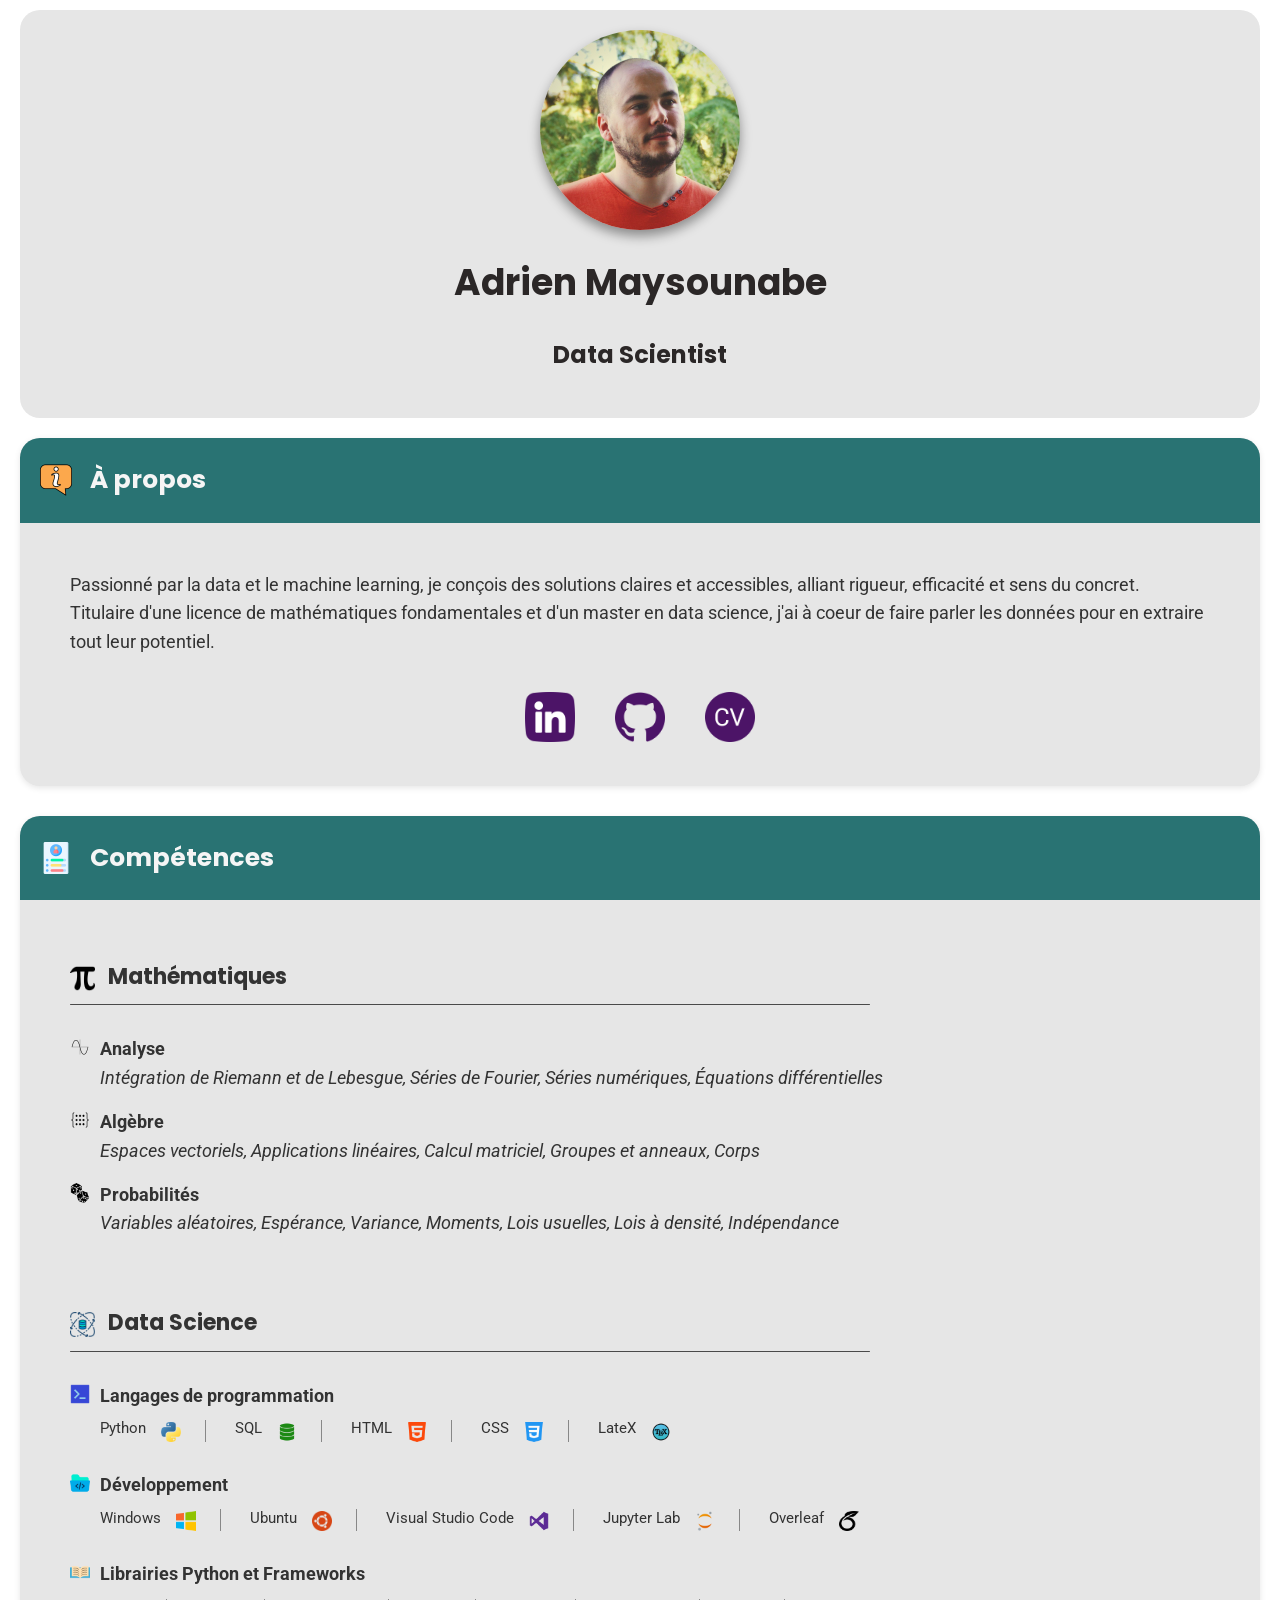
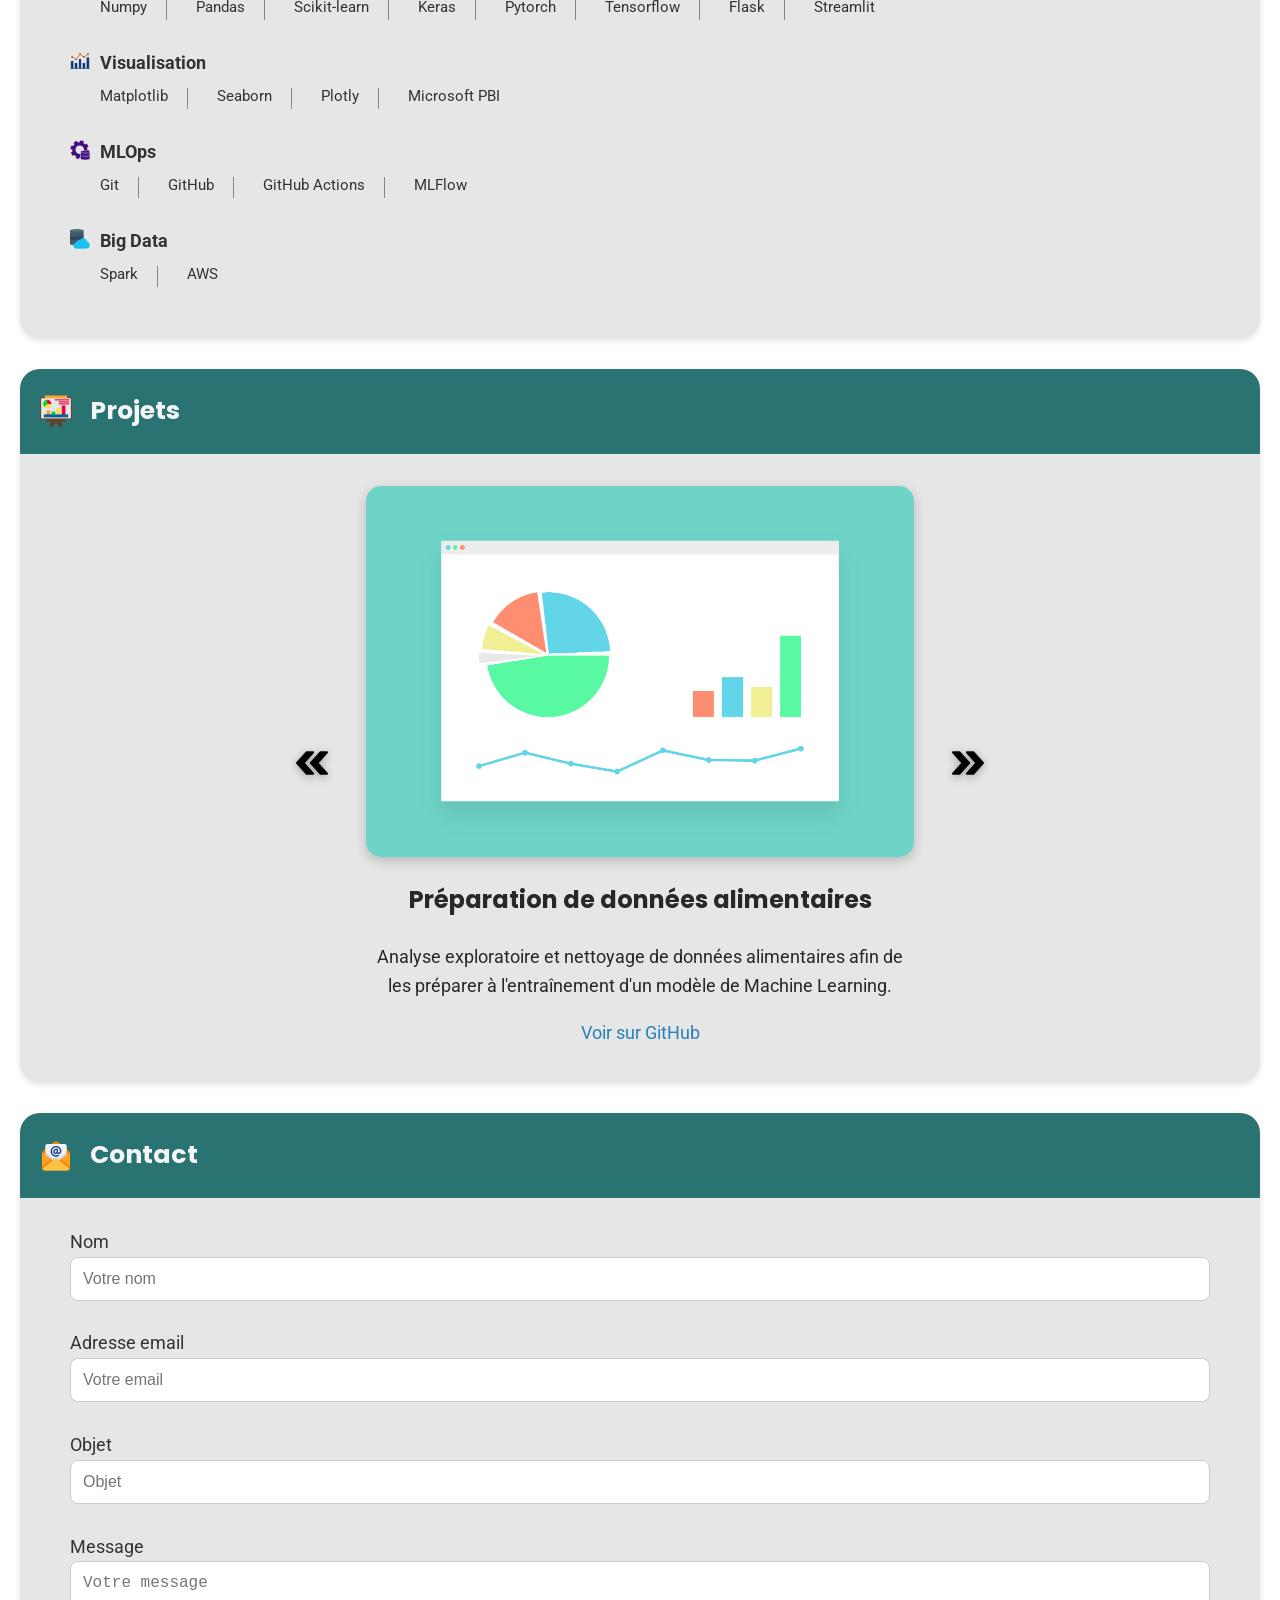
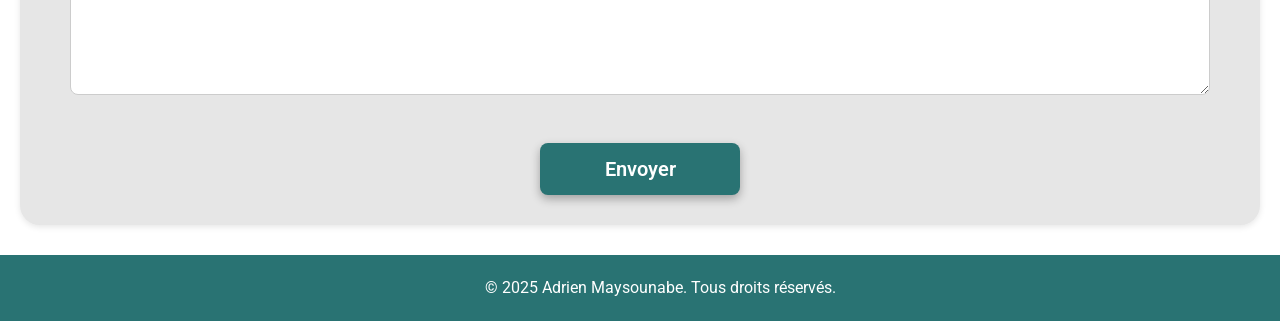
==== index.html @ 917bd2f4 "Captcha" ====
<!DOCTYPE html>
<html lang="fr">
<head>
    <meta charset="UTF-8" />
    <link rel="icon" href="img/favicon.png" type="image/x-icon" />
    <meta name="viewport" content="width=device-width, initial-scale=1" />
    <meta name="description" content="Portfolio d'Adrien Maysounabe, Data scientist, Projets en Machine learning, IA." />
    <meta name="keywords" content="Adrien Maysounabe, Data Scientist, Machine Learning, Analyse de données, IA, Python, Mathématiques" />
    <link href="https://fonts.googleapis.com/css2?family=Poppins:wght@600&family=Roboto:wght@400&display=swap" rel="stylesheet">
    <title>Adrien Maysounabe - Portfolio</title>
    <link rel="stylesheet" href="style.css" />
    <script src="script.js" defer></script>
    <script src="https://www.google.com/recaptcha/api.js" async defer></script>
</head>
<body>
    <header>
        <img src="img/portrait.jpeg" id="portrait"/>
        <h1>Adrien Maysounabe</h1>
        <h3>Data Scientist</h3>
    </header>

    <section class="section">
        <div class="section-header">
            <img src="img/colored/about2.png" alt="Icône diplômes" />
            <h2>&Agrave; propos</h2>
        </div>
        <div class="section-body">
            <p>
                Passionné par la data et le machine learning, je conçois des solutions claires et accessibles, alliant rigueur, efficacité et sens du concret.
                <br>
                Titulaire d'une licence de mathématiques fondamentales et d'un master en data science, j'ai à coeur de faire parler les données pour en extraire tout leur potentiel.
            </p>
            <div id="icons-links">
                <a href="https://www.linkedin.com/in/adrien-maysounabe-a470572a2/" target="_blank">
                    <img src="img/colored/linkedin.png" alt="Icône LinkedIn"/>
                </a>
                <a href="https://github.com/amaysounabe" target="_blank">
                    <img src="img/colored/github.png" alt="Icône GitHub"/>
                </a>
                <a href="files/cv_adrien_maysounabe.pdf" target="_blank">
                    <img src="img/colored/cv.png" alt="Icône CV"/>
                </a>
                
            </div>
        </div>
    </section>

    <section class="section">
        <div class="section-header">
            <img src="img/colored/skills.png" alt="Icône diplômes" />
            <h2>Compétences</h2>
        </div>
        <div class="section-body">
            <h4><img src="img/sober/pi.png" alt="Icône Mathématiques"/> Mathématiques</h4>
            <span class="underline"></span>
            <ul class="skills-list">
                <li>
                    <img src="img/sober/analyse.png" alt="Icône Analyse" class="icon-math" />
                    <div>
                        <strong>Analyse</strong>
                        <br>
                        <em>Intégration de Riemann et de Lebesgue, Séries de Fourier, Séries numériques, &Eacute;quations différentielles</em>
                    </div>
                </li>
                <li>
                    <img src="img/sober/algebra.png" alt="Icône Algèbre" class="icon-math" />
                    <div>
                        <strong>Algèbre</strong>
                        <br>
                        <em>Espaces vectoriels, Applications linéaires, Calcul matriciel, Groupes et anneaux, Corps</em>
                    </div>
                </li>
                <li>
                    <img src="img/sober/dice.png" alt="Icône Dès" class="icon-math" />
                    <div>
                        <strong>Probabilités</strong>
                        <br>
                        <em>Variables aléatoires, Espérance, Variance, Moments, Lois usuelles, Lois à densité, Indépendance</em>
                    </div>
                </li>
            </ul>
            <span class="interspace"></span>
            <h4><img src="img/colored/datascience.png" alt="Icône Data Science"/> Data Science</h4>
            <span class="underline"></span>
            <ul class="skills-list">
                <li>
                    <img src="img/colored/coding.png" alt="Icône Code" class="icon-math" />
                    <div>
                        <strong>Langages de programmation</strong>
         
                
                        <ul class="separate">
                            <li>
                                Python <img src="img/colored/python.png" alt="Icône Python" class="inline-icons"/>
                            </li>
                            <span class="separator"></span>
                            <li>
                                SQL <img src="img/colored/sql.png" alt="Icône Base de données" class="inline-icons"/>
                            </li>
                            <span class="separator"></span>
                            <li>
                                HTML <img src="img/colored/html.png" alt="Icône HTML" class="inline-icons"/>
                            </li>
                            <span class="separator"></span>
                            <li>
                                CSS <img src="img/colored/css.png" alt="Icône CSS" class="inline-icons"/>
                            </li>
                            <span class="separator"></span>
                            <li>
                                LateX <img src="img/colored/latex.png" alt="Icône LaTeX" class="inline-icons"/>
                            </li>
                        </ul>
                        
                    </div>
                </li>
                <li>
                    <img src="img/colored/dev.png" alt="Icône analyse" class="icon-math" />
                    <div>
                        <strong>Développement</strong>
                        <ul class="separate">
                            <li>
                                Windows <img src="img/colored/windows.png" alt="Icône Windows" class="inline-icons"/>
                            </li>
                            <span class="separator"></span>
                            <li>
                                Ubuntu <img src="img/colored/ubuntu.png" alt="Icône Ubuntu" class="inline-icons"/>
                            </li>
                            <span class="separator"></span>
                            <li>
                                Visual Studio Code <img src="img/colored/vscode.png" alt="Icône VSCode" class="inline-icons"/>
                            </li>
                            <span class="separator"></span>
                            <li>
                                Jupyter Lab <img src="img/colored/jupyter.png" alt="Icône Jupyter" class="inline-icons"/>
                            </li>
                            <span class="separator"></span>
                            <li>
                                Overleaf <img src="img/sober/overleaf.png" alt="Icône Overleaf" class="inline-icons"/>
                            </li>
                        </ul>              
                    </div>
                </li>
                <li>
                    <img src="img/colored/library2.png" alt="Icône Librairies" class="icon-math" />
                    <div>
                        <strong>Librairies Python et Frameworks</strong>
                        <ul class="separate">
                            <li>
                                Numpy
                            </li>
                            <span class="separator"></span>
                            <li>
                                Pandas
                            </li>
                            <span class="separator"></span>
                            <li>
                                Scikit-learn
                            </li>
                            <span class="separator"></span>
                            <li>
                                Keras
                            </li>
                            <span class="separator"></span>
                            <li>
                                Pytorch
                            </li>
                            <span class="separator"></span>
                            <li>
                                Tensorflow
                            </li>
                            <span class="separator"></span>
                            <li>
                                Flask
                            </li>
                            <span class="separator"></span>
                            <li>
                                Streamlit
                            </li>
                        </ul>
                    </div>
                </li>
                <li>
                    <img src="img/colored/dataviz.png" alt="Icône Dataviz" class="icon-math" />
                    <div>
                        <strong>Visualisation</strong>
                        <ul class="separate">
                            <li>
                                Matplotlib
                            </li>
                            <span class="separator"></span>
                            <li>
                                Seaborn
                            </li>
                            <span class="separator"></span>
                            <li>
                                Plotly
                            </li>
                            <span class="separator"></span>
                            <li>
                                Microsoft PBI
                            </li>
                        </ul>
                    </div>
                </li>
                <li>
                    <img src="img/colored/mlops.png" alt="Icône MLOps" class="icon-math" />
                    <div>
                        <strong>MLOps</strong>
                        <ul class="separate">
                            <li>
                                Git
                            </li>
                            <span class="separator"></span>
                            <li>
                                GitHub
                            </li>
                            <span class="separator"></span>
                            <li>
                                GitHub Actions
                            </li>
                            <span class="separator"></span>
                            <li>
                                MLFlow
                            </li>
                        </ul>
                    </div>
                </li>
                <li>
                    <img src="img/colored/bigdata.png" alt="Icône MLOps" class="icon-math" />
                    <div>
                        <strong>Big Data</strong>
                        <ul class="separate">
                            <li>
                                Spark
                            </li>
                            <span class="separator"></span>
                            <li>
                                AWS
                            </li>
                        </ul>
                    </div>
                </li>
            </ul>
        </div>
    </section>

    <section class="section">
        <div class="section-header">
            <img src="img/colored/projets2.png" alt="Icône projets" />
            <h2>Projets</h2>
        </div>
        <div class="project-slider">
            <button class="arrow left-arrow" aria-label="Projet précédent">
                <img src="img/sober/fast-forward.png" alt="Flèche gauche" style="transform: scaleX(-1);"/>
            </button>
            <div class="project-wrapper">
                <!-- Projet 3 -->
                <div class="project active">
                    <a href="https://github.com/amaysounabe/ocr-p3" target="_blank" rel="noopener">
                        <img src="img/projects/project1.png" alt="Image Projet 3" class="projet-img"/>
                    </a>
                    <div class="project-content">
                        <h3>Préparation de données alimentaires</h3>
                        <p>Analyse exploratoire et nettoyage de données alimentaires afin de les préparer à l'entraînement d'un modèle de Machine Learning.</p>
                        <a href="https://github.com/amaysounabe/ocr-p3" target="_blank" rel="noopener">Voir sur GitHub</a>
                    </div>
                </div>
                <!-- Projet 4 -->
                <div class="project">
                    <a href="https://github.com/amaysounabe/ocr-p4" target="_blank" rel="noopener">
                        <img src="img/projects/project2.jpg" alt="Image Projet 4" class="projet-img"/>
                    </a>
                    <div class="project-content">
                        <h3>Anticipation de besoins énergétiques de bâtiments</h3>
                        <p>Conception d'un modèle prédictif visant à prédire la consommation et les émissions de de bâtiments non-résidentiels.</p>
                        <a href="https://github.com/amaysounabe/ocr-p4" target="_blank" rel="noopener">Voir sur GitHub</a>
                    </div>
                </div>
                <!-- Projet 5 -->
                <div class="project">
                    <a href="https://github.com/amaysounabe/ocr-p5" target="_blank" rel="noopener">
                        <img src="img/projects/project3-2.png" alt="Image Projet 5" class="projet-img"/>
                    </a>
                    <div class="project-content">
                        <h3>Segmentation de clients</h3>
                        <p>Conception d’un modèle de segmentation pour regrouper les clients d’un site e-commerce selon leur comportement d’achat.</p>
                        <a href="https://github.com/amaysounabe/ocr-p5" target="_blank" rel="noopener">Voir sur GitHub</a>
                    </div>
                </div>
                <!-- Projet 6 -->
                <div class="project">
                    <a href="https://github.com/amaysounabe/ocr-p6" target="_blank" rel="noopener">
                        <img src="img/projects/project4.png" alt="Image Projet 6" class="projet-img"/>
                    </a>
                    <div class="project-content">
                        <h3>Classification automatique de biens de consommation</h3>
                        <p>Conception et développement d’un modèle prédictif capable de classer automatiquement des biens à partir de leur description et de leur image.</p>
                        <a href="https://github.com/amaysounabe/ocr-p6" target="_blank" rel="noopener">Voir sur GitHub</a>
                    </div>
                </div>
                <!-- Projet 7 -->
                <div class="project">
                    <a href="https://github.com/amaysounabe/ocr-p7" target="_blank" rel="noopener">
                        <img src="img/projects/project5.jpg" alt="Image Projet 7" class="projet-img"/>
                    </a>
                    <div class="project-content">
                        <h3>Implémentation d'un modèle de scoring</h3>
                        <p>Conception, développement et déploiement d’un modèle de scoring visant à évaluer le risque d'accord de crédits à la consommation.</p>
                        <a href="https://github.com/amaysounabe/ocr-p7" target="_blank" rel="noopener">Voir sur GitHub</a>
                    </div>
                </div>
                <!-- Projet 8 -->
                <div class="project">
                    <a href="https://github.com/amaysounabe/ocr-p8" target="_blank" rel="noopener">
                        <img src="img/projects/project6.png" alt="Image Projet 7" class="projet-img"/>
                    </a>
                    <div class="project-content">
                        <h3>Veille technique et réalisation d'un dashboard</h3>
                        <p>Création d'un tableau de bord afin de visualiser les performances d'un modèle déployé. Veille technique sur un modèle de traitement de langage récent afin d'évaluer ses performances. </p>
                        <a href="https://github.com/amaysounabe/ocr-p8" target="_blank" rel="noopener">Voir sur GitHub</a>
                    </div>
                </div>
                <!-- Projet 9 -->
                <div class="project">
                    <a href="https://github.com/amaysounabe/ocr-p9" target="_blank" rel="noopener">
                        <img src="img/projects/project7.jpg" alt="Image Projet 7" class="projet-img"/>
                    </a>
                    <div class="project-content">
                        <h3>Traitement de données dans un environnement Big Data</h3>
                        <p>Création d'une pipeline de traitement à l'aide d'outils Big Data afin de traiter des données volumineuses dans le cloud avec AWS.</p>
                        <a href="https://github.com/amaysounabe/ocr-p9" target="_blank" rel="noopener">Voir sur GitHub</a>
                    </div>
                </div>
            </div>
            <button class="arrow right-arrow" aria-label="Projet suivant">
                <img src="img/sober/fast-forward.png" alt="Flèche droite"/>
            </button>
        </div>
    </section>
    <section class="section">
        <div class="section-header">
            <img src="img/colored/contact.png" alt="Icône Contact" />
            <h2>Contact</h2>
        </div>
        <div class="section-body" id="formulaire">
            <form action="https://formsubmit.co/adrien.maysounabe@gmail.com" method="POST">
                <div class="form-group">
                    <label for="name">Nom</label>
                    <br>
                    <input type="text" name="name" placeholder="Votre nom" required>
                </div>
                <br>
                <div>
                    <label for="email">Adresse email</label>
                    <br>
                    <input type="email" name="email" placeholder="Votre email" required>
                </div>
                <br>
                <div>
                    <label for="object">Objet</label>
                    <br>
                    <input type="text" name="subject" placeholder="Objet" required>
                </div>
                <br>
                <div>
                    <label for="message">Message</label>
                    <br>
                    <textarea name="message" placeholder="Votre message" rows="6" required></textarea>
                </div>
                <!-- Anti-spam hidden field -->
                <input type="text" name="_honey" style="display:none">
                <!-- Redirection après envoi -->
                <input type="hidden" name="_next" value="https://amaysounabe.github.io/portfolio/index.html">
                <!-- Google reCAPTCHA widget -->
                <div class="g-recaptcha" data-sitekey="6LcCp0QrAAAAADLhUQJIOLl9YN1bllirs1-TOVKR"></div>
                <br>
                <button type="submit" id="send-button">Envoyer</button>
            </form>
        </div>
    </section>
    <footer>
        &copy; 2025 Adrien Maysounabe. Tous droits réservés.
    </footer>
</body>
</html>
---- style.css ----
body {
    font-family: 'Roboto', Arial, sans-serif;
    font-size: 18px;
    margin: auto;
    padding: 0px;
    line-height: 1.6;
    color: #2b2727;
}

header, section {
    background: #e6e6e6;
    padding: 20px;
    margin-bottom: 20px;
    border-radius: 8px;
}

a {
    color: #2980b9;
    text-decoration: none;
}

a:hover {
    text-decoration: underline;
}

header {
    max-width: 1200px;
    margin: auto;
    margin-bottom: 20px;
    margin-top: 10px;
    border-radius: 20px;
}

.section {
    max-width: 1200px;
    margin: auto;
    border-radius: 20px;
    overflow: hidden;
    margin-bottom: 30px;
    box-shadow: 0 2px 6px rgba(0,0,0,0.1);
}


.section-header {
    margin: -20px;
    background-color: #297373;
    display: flex;
    align-items: center;
    gap: 10px;
    padding: 12px 20px;
}

.section-header img {
    width: 45px;
    border-radius: 4px;
}

.section-header h2 {
    margin: 10px;
    font-size: 1.4em;
    color: #f5f5f5;

}

.section-body {
    margin: 20px;
    margin-bottom: -10px;
    color: #333;
    padding: 10px;
}

.section-body ul {
    margin-left: -50px;
    padding-left: 30px;
    text-align: left;
}


#portrait {
    width: 200px;
    border-radius: 50%;
    display: block;
    margin: auto;
    box-shadow: 0px 6px 12px rgba(0, 0, 0, 0.4);
}

h1, h2, h3 {
    text-align: center;
    font-family: 'Poppins', sans-serif;
}

h3 {
    font-size: 24px;
}

.custom-list {
    list-style: none;
    padding-left: 0;
}


.custom-list li {
    position: relative;
    padding-left: 40px;
    margin-bottom: 10px;
}

.custom-list li::before {
    content: "";
    position: absolute;
    left: 0;
    top: -3px; /* ajuste pour centrer sur la première ligne */
    width: 25px;
    height: 25px;
    background-image: url('img/arrow.png');
    background-size: contain;
    background-repeat: no-repeat;
}

.skills-list {
    list-style: none;
}

.skills-list li {
    position: relative;
    display: flex;
    align-items: flex-start;
    padding-left: 20px;
    margin-bottom: 15px;
}

.skills-list li img.icon-math {
    width: 20px;
    height: 20px;
    margin-top: 2px;
    margin-right: 10px;
    flex-shrink: 0;
}

h4 {
    font-family: 'Poppins', sans-serif;
    font-size: 22px;
    margin-bottom: 10px;
}

h4 img {
    vertical-align: middle;
    width: 25px;
    height: 25px;
    margin-right: 0.5rem;
}

.underline {
    display: block;
    max-width: 800px;
    height: 1px;
    background-color: #4a4a4a;
    border-radius: 2px;
    margin-bottom: 30px;
}

.interspace {
    display: block;
    height: 20px;
}

.inline-icons {
    width: 20px;
    height: 20px;
    vertical-align: middle;
    margin-left: 10px;
    margin-right: 5px;
    position: relative;
    top: 3px;
}

.separate {
    display: flex;
    flex-wrap: wrap;
    gap: 8px;
    list-style: none;
    padding: 0;
    margin: 6px 0 0;
    align-items: center;
}

.separate li {
    display: flex;
    align-items: center;
    gap: 5px;
    font-size: 0.95rem;
    position: relative;
    padding-right: 10px;
}

.separator {
    width: 1px;
    height: 1.2em;
    background: #888;
    display: inline-block;
    margin: 0 1px;
    transform: translateY(-5px);
}

.xpcontent {
    margin: 5px 0px 5px 0px;
}

.project-slider {
    display: flex;
    align-items: center;
    max-width: 700px;
    margin: 0 auto;
    gap: 1rem;
}

.project-wrapper {
    overflow: hidden;
    width: 100%;
    position: relative;
}

.project {
    display: none;
    padding: 1rem;
    box-shadow: 0 2px 6px rgba(0,0,0,0.1);
    transition: opacity 0.3s ease;
    overflow: hidden;
}

.project.active {
    display: block;
    opacity: 1;
}

.arrow {
    background: none;
    border: none;
    font-size: 2rem;
    cursor: pointer;
    user-select: none;
    color: #333;
    transition: color 0.3s ease;
}

.arrow img {
    width: 32px;
    height: auto;
    filter: drop-shadow(0 2px 4px rgba(0,0,0,0.3));
    transition: transform 0.2s ease;
}

.arrow:hover img {
    transform: scale(1.1);
}

.arrow:hover {
    color: #007BFF;
}

.section-header {
    display: flex;
    align-items: center;
    gap: 0.5rem;
    margin-bottom: 1rem;
}

.section-header img {
    width: 32px;
    height: 32px;
}

.projet-img {
    width: 100%;
    height: 100%;
    aspect-ratio: 1920 / 1300;
    border-radius: 15px;
    box-shadow: 0 4px 12px rgba(0,0,0,0.2);
    object-fit: cover; 
    object-position: center; 
    display: block;
}

.project-content {
    text-align: center;
}

input, textarea {
    width: 100%;                 
    padding: 12px;
    border: 1px solid #ccc;
    border-radius: 8px;
    font-size: 1rem;
    box-sizing: border-box;       
    transition: border-color 0.3s ease;
}

#send-button {
    width: 200px;
    padding: 14px 20px;
    display: block;
    margin: 10px auto;
    font-size: 1rem;
    background-color: #297373;
    color: #fff;
    border: none;
    border-radius: 8px;
    cursor: pointer;
    font-family: 'Roboto', serif;
    font-weight: 600;
    font-size: 20px;
    transition: background-color 0.3s ease, transform 0.2s ease;
    box-shadow: 0 4px 10px rgba(0, 0, 0, 0.3);
}

#send-button:hover {
    background-color: #012725;
    transform: translateY(-2px);
}

#send-button:active {
    transform: translateY(1px);
    background-color: #2d639b;
}

label {
    font-family: 'Roboto', serif;
    font-size: 18px;
}

#icons-links {
    display: flex;
    justify-content: center;     
    align-items: center;         
    gap: 10px;                  
    margin-top: 20px;
}

#icons-links img {
    width: 50px;
    height: auto;
    transition: transform 0.2s ease;
    margin: 15px;
}

#icons-links img:hover {
    transform: scale(1.1);
}

footer {
    width: 100%;
    text-align: center;
    margin: auto;
    padding: 20px;
    background-color: #297373;
    font-family: 'Roboto', serif;
    font-size: 16px;
    color: #ffffff;
}
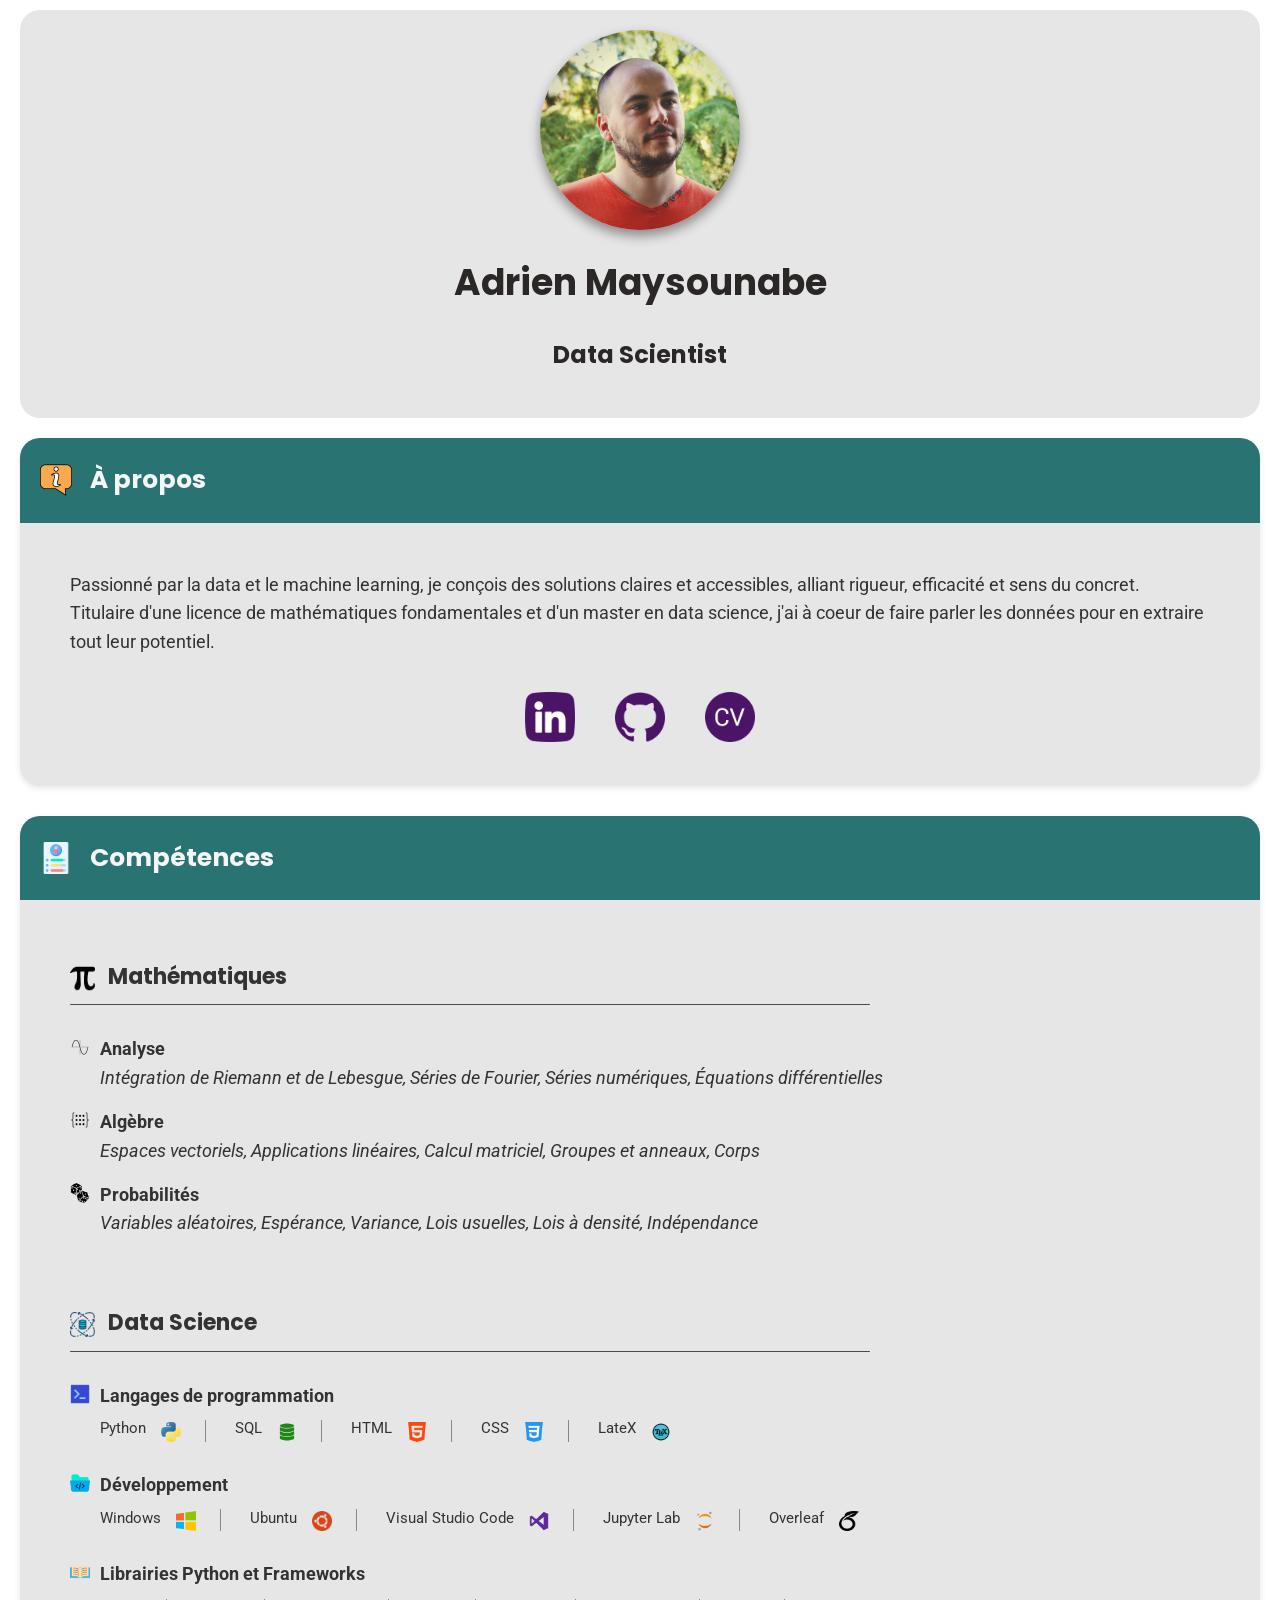
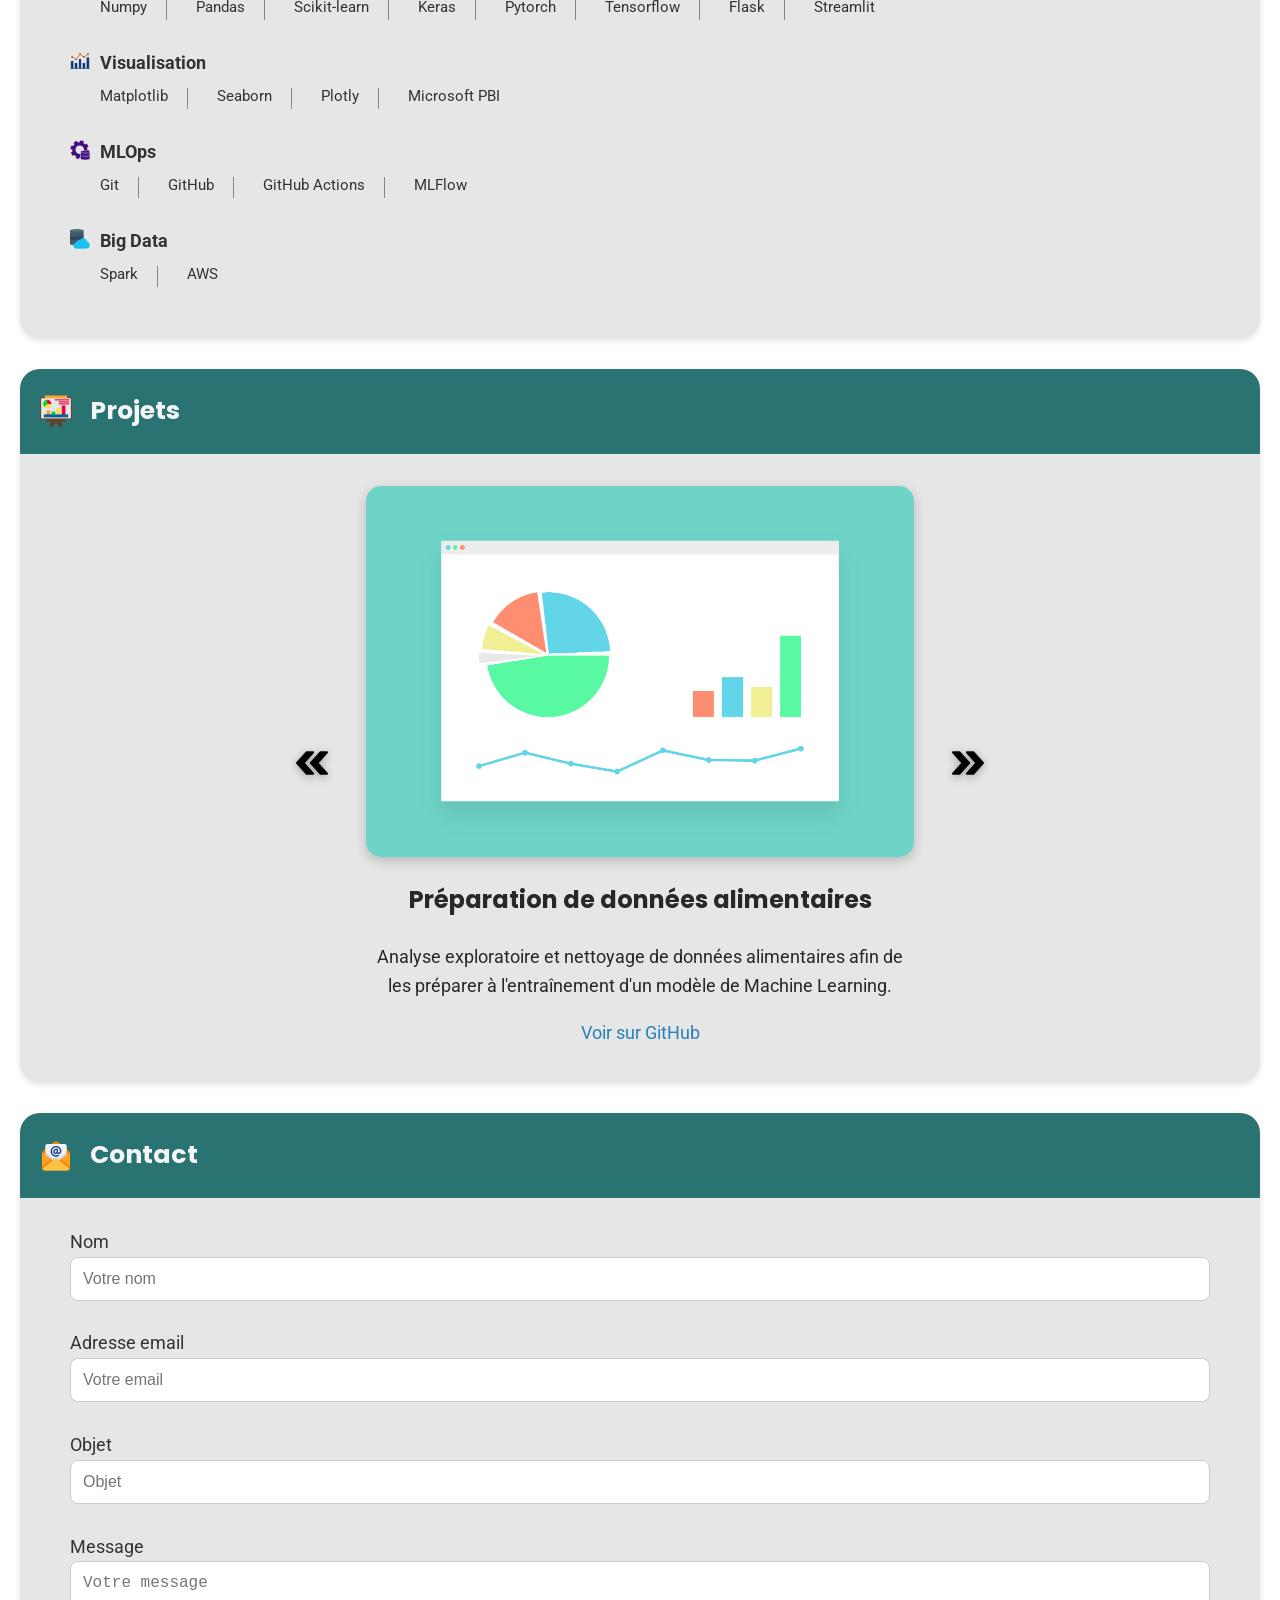
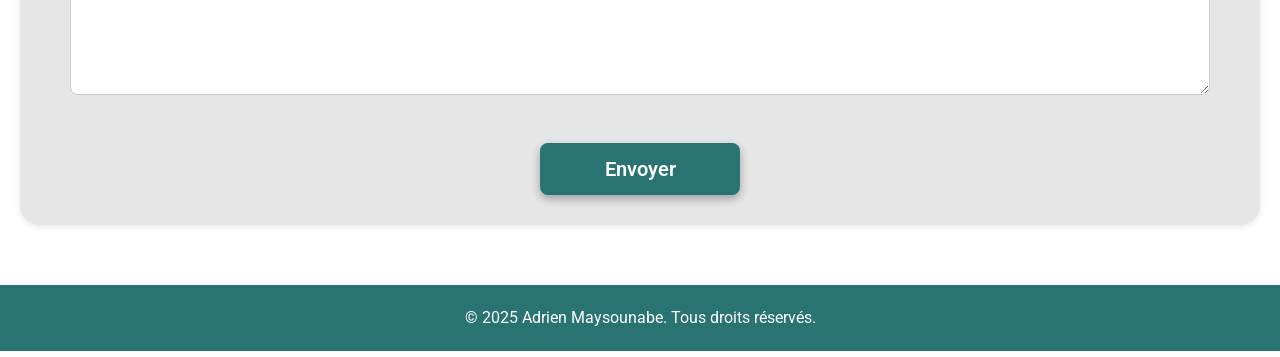
==== commit 879de6c4: "correction p10" ====
--- a/index.html
+++ b/index.html
@@ -75,7 +75,7 @@
                     <div>
                         <strong>Probabilités</strong>
                         <br>
-                        <em>Variables aléatoires, Espérance, Variance, Moments, Lois usuelles, Lois à densité, Indépendance</em>
+                        <em>Variables aléatoires, Espérance, Variance, Lois usuelles, Lois à densité, Indépendance</em>
                     </div>
                 </li>
             </ul>
@@ -331,6 +331,17 @@
                         <a href="https://github.com/amaysounabe/ocr-p9" target="_blank" rel="noopener">Voir sur GitHub</a>
                     </div>
                 </div>
+                <!-- Projet 10 -->
+                <div class="project">
+                    <a href="https://github.com/amaysounabe/ocr-p10" target="_blank" rel="noopener">
+                        <img src="img/projects/project8.png" alt="Image Projet 8" class="projet-img"/>
+                    </a>
+                    <div class="project-content">
+                        <h3>Cadrage d'un projet IA</h3>
+                        <p>&Eacute;tude et définition d'un projet IA appliqué au secteur de la mode, de la création du backlog en méthode agile Scrum à l'analyse et anticipation des risques.</p>
+                        <a href="https://github.com/amaysounabe/ocr-p10" target="_blank" rel="noopener">Voir sur GitHub</a>
+                    </div>
+                </div>
             </div>
             <button class="arrow right-arrow" aria-label="Projet suivant">
                 <img src="img/sober/fast-forward.png" alt="Flèche droite"/>
@@ -345,34 +356,30 @@
         <div class="section-body" id="formulaire">
             <form action="https://formsubmit.co/adrien.maysounabe@gmail.com" method="POST">
                 <div class="form-group">
-                    <label for="name">Nom</label>
-                    <br>
-                    <input type="text" name="name" placeholder="Votre nom" required>
+                    <label for="name">Nom</label><br>
+                    <input type="text" id="name" name="name" placeholder="Votre nom" required>
                 </div>
                 <br>
                 <div>
-                    <label for="email">Adresse email</label>
-                    <br>
-                    <input type="email" name="email" placeholder="Votre email" required>
+                    <label for="email">Adresse email</label><br>
+                    <input type="email" id="email" name="email" placeholder="Votre email" required>
                 </div>
                 <br>
                 <div>
-                    <label for="object">Objet</label>
-                    <br>
-                    <input type="text" name="subject" placeholder="Objet" required>
+                    <label for="subject">Objet</label><br>
+                    <input type="text" id="subject" name="subject" placeholder="Objet" required>
                 </div>
                 <br>
                 <div>
-                    <label for="message">Message</label>
-                    <br>
-                    <textarea name="message" placeholder="Votre message" rows="6" required></textarea>
+                    <label for="message">Message</label><br>
+                    <textarea id="message" name="message" placeholder="Votre message" rows="6" required></textarea>
                 </div>
                 <!-- Anti-spam hidden field -->
                 <input type="text" name="_honey" style="display:none">
+                <!-- Activer le captcha automatique de FormSubmit -->
+                <input type="hidden" name="_captcha" value="true">
                 <!-- Redirection après envoi -->
-                <input type="hidden" name="_next" value="https://amaysounabe.github.io/portfolio/index.html">
-                <!-- Google reCAPTCHA widget -->
-                <div class="g-recaptcha" data-sitekey="6LcCp0QrAAAAADLhUQJIOLl9YN1bllirs1-TOVKR"></div>
+                <input type="hidden" name="_next" value="/portfolio/index.html">
                 <br>
                 <button type="submit" id="send-button">Envoyer</button>
             </form>
--- a/style.css
+++ b/style.css
@@ -40,6 +40,13 @@
     box-shadow: 0 2px 6px rgba(0,0,0,0.1);
 }
 
+/* Pour les petits écrans */
+@media (max-width: 600px) {
+  header, .section {
+    margin-left: 5px;
+    margin-right: 5px;
+  }
+}
 
 .section-header {
     margin: -20px;
@@ -348,9 +355,8 @@
 }
 
 footer {
-    width: 100%;
     text-align: center;
-    margin: auto;
+    margin-top: 60px;
     padding: 20px;
     background-color: #297373;
     font-family: 'Roboto', serif;
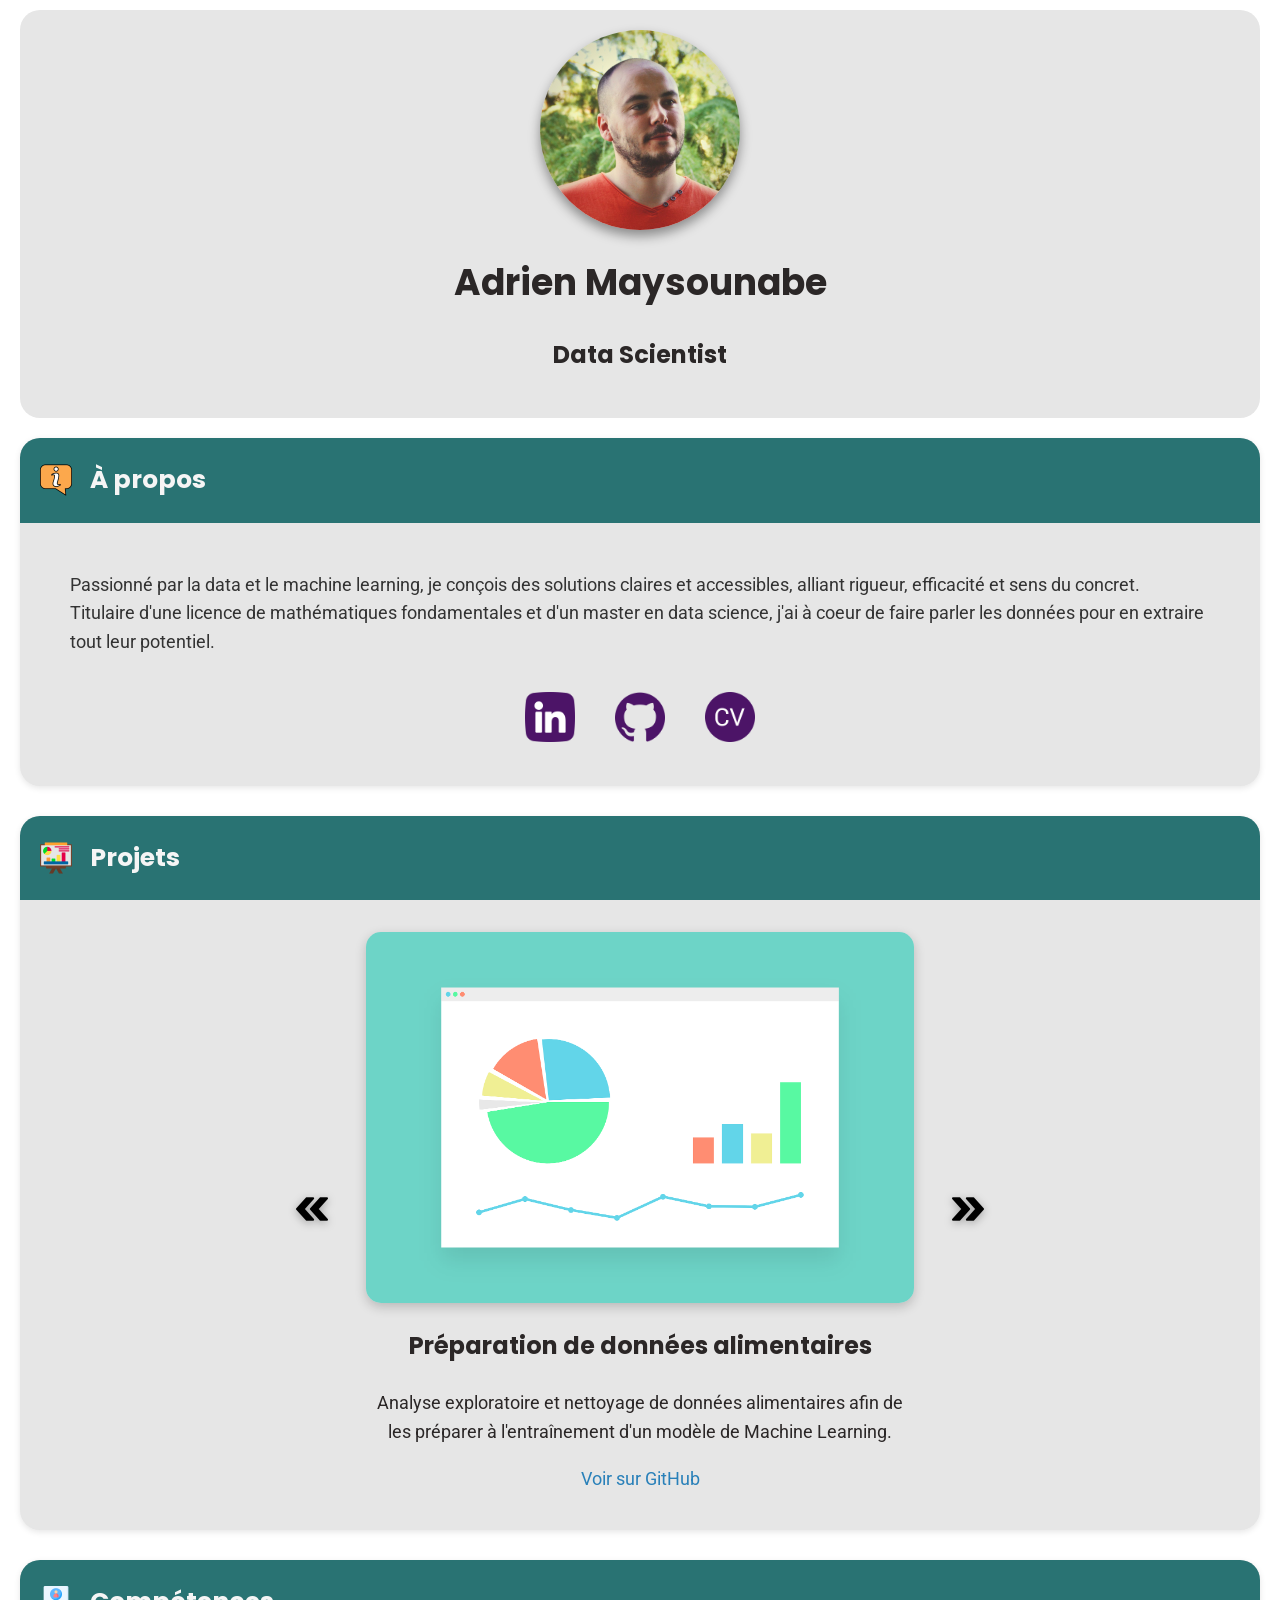
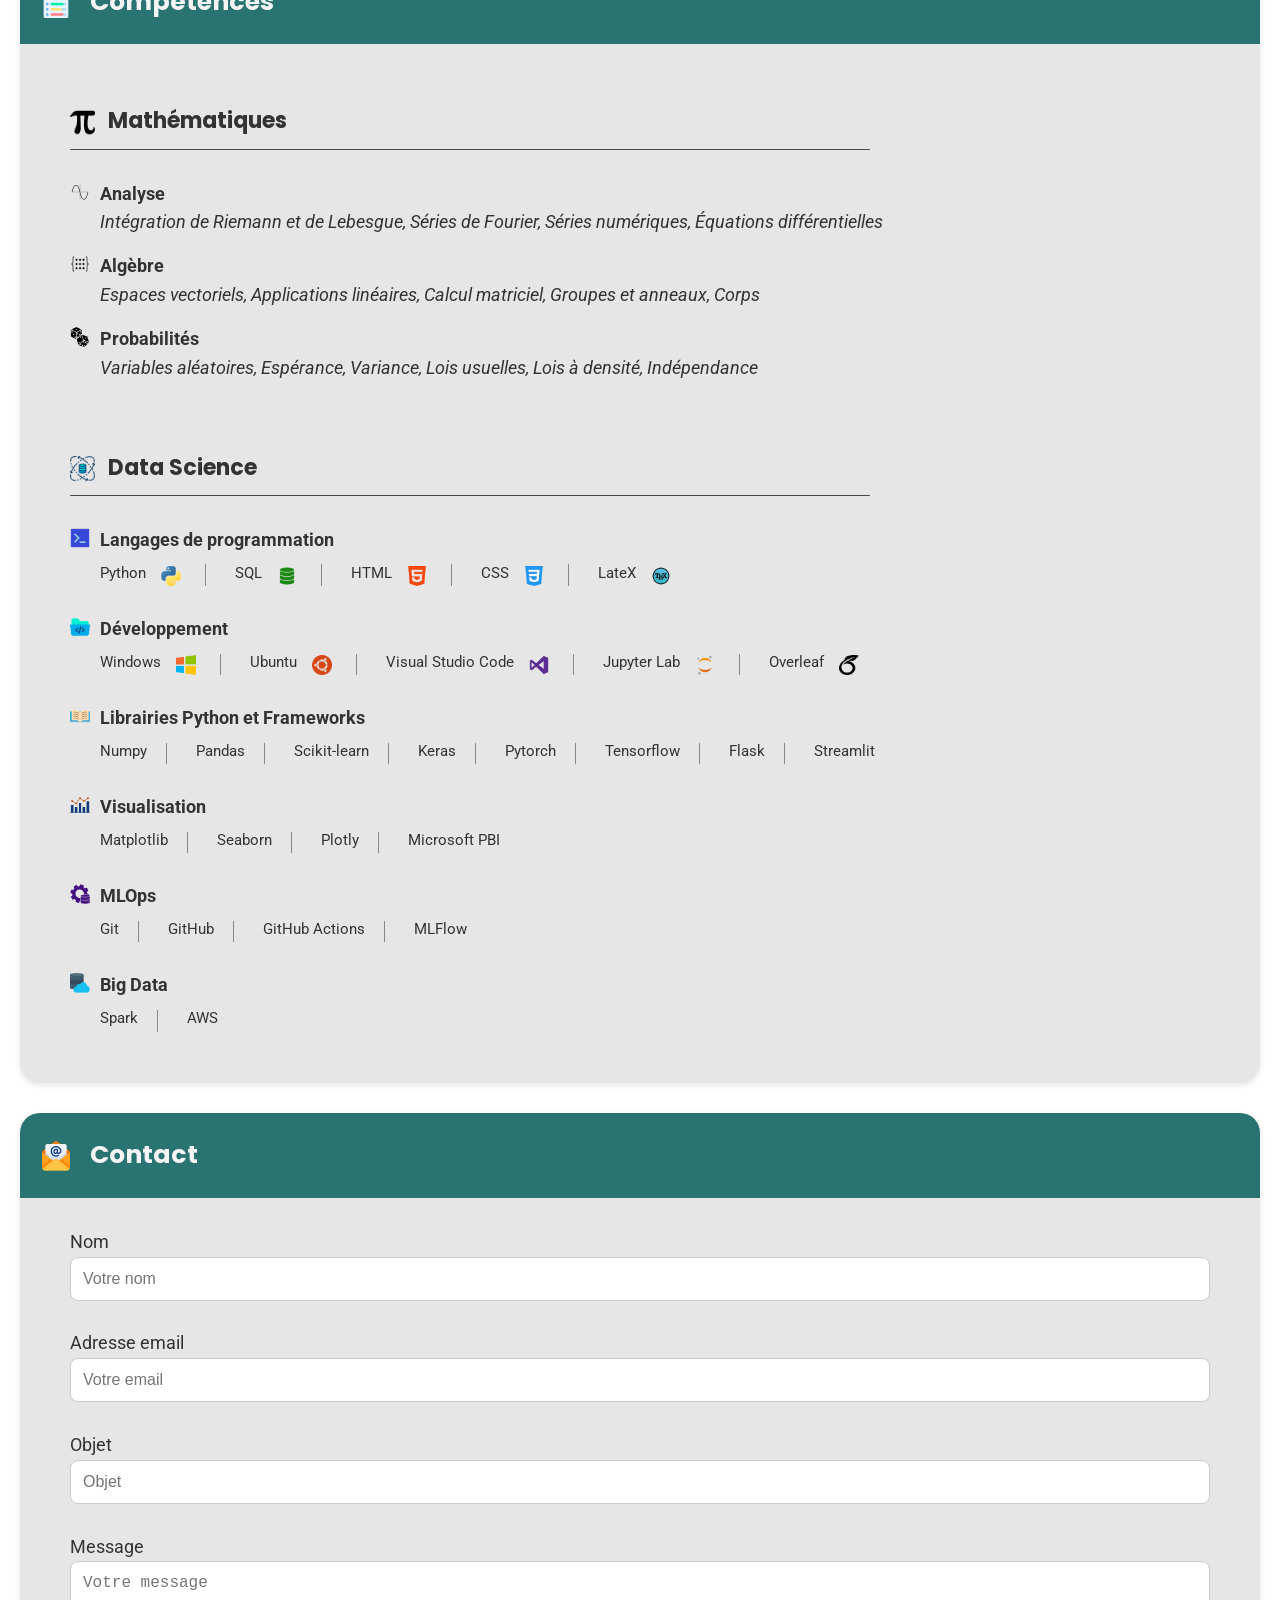
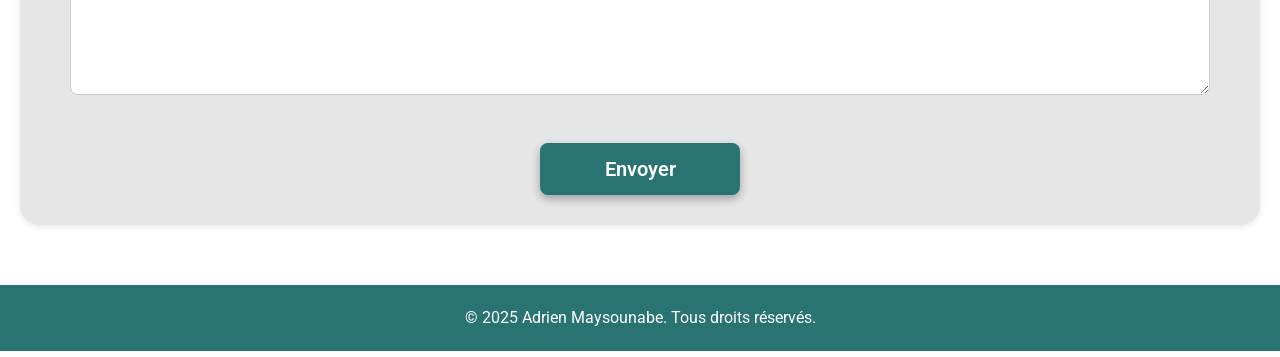
==== commit 27b3d4e4: "Correction redirection + Section projet" ====
--- a/index.html
+++ b/index.html
@@ -47,205 +47,6 @@
 
     <section class="section">
         <div class="section-header">
-            <img src="img/colored/skills.png" alt="Icône diplômes" />
-            <h2>Compétences</h2>
-        </div>
-        <div class="section-body">
-            <h4><img src="img/sober/pi.png" alt="Icône Mathématiques"/> Mathématiques</h4>
-            <span class="underline"></span>
-            <ul class="skills-list">
-                <li>
-                    <img src="img/sober/analyse.png" alt="Icône Analyse" class="icon-math" />
-                    <div>
-                        <strong>Analyse</strong>
-                        <br>
-                        <em>Intégration de Riemann et de Lebesgue, Séries de Fourier, Séries numériques, &Eacute;quations différentielles</em>
-                    </div>
-                </li>
-                <li>
-                    <img src="img/sober/algebra.png" alt="Icône Algèbre" class="icon-math" />
-                    <div>
-                        <strong>Algèbre</strong>
-                        <br>
-                        <em>Espaces vectoriels, Applications linéaires, Calcul matriciel, Groupes et anneaux, Corps</em>
-                    </div>
-                </li>
-                <li>
-                    <img src="img/sober/dice.png" alt="Icône Dès" class="icon-math" />
-                    <div>
-                        <strong>Probabilités</strong>
-                        <br>
-                        <em>Variables aléatoires, Espérance, Variance, Lois usuelles, Lois à densité, Indépendance</em>
-                    </div>
-                </li>
-            </ul>
-            <span class="interspace"></span>
-            <h4><img src="img/colored/datascience.png" alt="Icône Data Science"/> Data Science</h4>
-            <span class="underline"></span>
-            <ul class="skills-list">
-                <li>
-                    <img src="img/colored/coding.png" alt="Icône Code" class="icon-math" />
-                    <div>
-                        <strong>Langages de programmation</strong>
-         
-                
-                        <ul class="separate">
-                            <li>
-                                Python <img src="img/colored/python.png" alt="Icône Python" class="inline-icons"/>
-                            </li>
-                            <span class="separator"></span>
-                            <li>
-                                SQL <img src="img/colored/sql.png" alt="Icône Base de données" class="inline-icons"/>
-                            </li>
-                            <span class="separator"></span>
-                            <li>
-                                HTML <img src="img/colored/html.png" alt="Icône HTML" class="inline-icons"/>
-                            </li>
-                            <span class="separator"></span>
-                            <li>
-                                CSS <img src="img/colored/css.png" alt="Icône CSS" class="inline-icons"/>
-                            </li>
-                            <span class="separator"></span>
-                            <li>
-                                LateX <img src="img/colored/latex.png" alt="Icône LaTeX" class="inline-icons"/>
-                            </li>
-                        </ul>
-                        
-                    </div>
-                </li>
-                <li>
-                    <img src="img/colored/dev.png" alt="Icône analyse" class="icon-math" />
-                    <div>
-                        <strong>Développement</strong>
-                        <ul class="separate">
-                            <li>
-                                Windows <img src="img/colored/windows.png" alt="Icône Windows" class="inline-icons"/>
-                            </li>
-                            <span class="separator"></span>
-                            <li>
-                                Ubuntu <img src="img/colored/ubuntu.png" alt="Icône Ubuntu" class="inline-icons"/>
-                            </li>
-                            <span class="separator"></span>
-                            <li>
-                                Visual Studio Code <img src="img/colored/vscode.png" alt="Icône VSCode" class="inline-icons"/>
-                            </li>
-                            <span class="separator"></span>
-                            <li>
-                                Jupyter Lab <img src="img/colored/jupyter.png" alt="Icône Jupyter" class="inline-icons"/>
-                            </li>
-                            <span class="separator"></span>
-                            <li>
-                                Overleaf <img src="img/sober/overleaf.png" alt="Icône Overleaf" class="inline-icons"/>
-                            </li>
-                        </ul>              
-                    </div>
-                </li>
-                <li>
-                    <img src="img/colored/library2.png" alt="Icône Librairies" class="icon-math" />
-                    <div>
-                        <strong>Librairies Python et Frameworks</strong>
-                        <ul class="separate">
-                            <li>
-                                Numpy
-                            </li>
-                            <span class="separator"></span>
-                            <li>
-                                Pandas
-                            </li>
-                            <span class="separator"></span>
-                            <li>
-                                Scikit-learn
-                            </li>
-                            <span class="separator"></span>
-                            <li>
-                                Keras
-                            </li>
-                            <span class="separator"></span>
-                            <li>
-                                Pytorch
-                            </li>
-                            <span class="separator"></span>
-                            <li>
-                                Tensorflow
-                            </li>
-                            <span class="separator"></span>
-                            <li>
-                                Flask
-                            </li>
-                            <span class="separator"></span>
-                            <li>
-                                Streamlit
-                            </li>
-                        </ul>
-                    </div>
-                </li>
-                <li>
-                    <img src="img/colored/dataviz.png" alt="Icône Dataviz" class="icon-math" />
-                    <div>
-                        <strong>Visualisation</strong>
-                        <ul class="separate">
-                            <li>
-                                Matplotlib
-                            </li>
-                            <span class="separator"></span>
-                            <li>
-                                Seaborn
-                            </li>
-                            <span class="separator"></span>
-                            <li>
-                                Plotly
-                            </li>
-                            <span class="separator"></span>
-                            <li>
-                                Microsoft PBI
-                            </li>
-                        </ul>
-                    </div>
-                </li>
-                <li>
-                    <img src="img/colored/mlops.png" alt="Icône MLOps" class="icon-math" />
-                    <div>
-                        <strong>MLOps</strong>
-                        <ul class="separate">
-                            <li>
-                                Git
-                            </li>
-                            <span class="separator"></span>
-                            <li>
-                                GitHub
-                            </li>
-                            <span class="separator"></span>
-                            <li>
-                                GitHub Actions
-                            </li>
-                            <span class="separator"></span>
-                            <li>
-                                MLFlow
-                            </li>
-                        </ul>
-                    </div>
-                </li>
-                <li>
-                    <img src="img/colored/bigdata.png" alt="Icône MLOps" class="icon-math" />
-                    <div>
-                        <strong>Big Data</strong>
-                        <ul class="separate">
-                            <li>
-                                Spark
-                            </li>
-                            <span class="separator"></span>
-                            <li>
-                                AWS
-                            </li>
-                        </ul>
-                    </div>
-                </li>
-            </ul>
-        </div>
-    </section>
-
-    <section class="section">
-        <div class="section-header">
             <img src="img/colored/projets2.png" alt="Icône projets" />
             <h2>Projets</h2>
         </div>
@@ -348,6 +149,206 @@
             </button>
         </div>
     </section>
+
+    <section class="section">
+        <div class="section-header">
+            <img src="img/colored/skills.png" alt="Icône diplômes" />
+            <h2>Compétences</h2>
+        </div>
+        <div class="section-body">
+            <h4><img src="img/sober/pi.png" alt="Icône Mathématiques"/> Mathématiques</h4>
+            <span class="underline"></span>
+            <ul class="skills-list">
+                <li>
+                    <img src="img/sober/analyse.png" alt="Icône Analyse" class="icon-math" />
+                    <div>
+                        <strong>Analyse</strong>
+                        <br>
+                        <em>Intégration de Riemann et de Lebesgue, Séries de Fourier, Séries numériques, &Eacute;quations différentielles</em>
+                    </div>
+                </li>
+                <li>
+                    <img src="img/sober/algebra.png" alt="Icône Algèbre" class="icon-math" />
+                    <div>
+                        <strong>Algèbre</strong>
+                        <br>
+                        <em>Espaces vectoriels, Applications linéaires, Calcul matriciel, Groupes et anneaux, Corps</em>
+                    </div>
+                </li>
+                <li>
+                    <img src="img/sober/dice.png" alt="Icône Dès" class="icon-math" />
+                    <div>
+                        <strong>Probabilités</strong>
+                        <br>
+                        <em>Variables aléatoires, Espérance, Variance, Lois usuelles, Lois à densité, Indépendance</em>
+                    </div>
+                </li>
+            </ul>
+            <span class="interspace"></span>
+            <h4><img src="img/colored/datascience.png" alt="Icône Data Science"/> Data Science</h4>
+            <span class="underline"></span>
+            <ul class="skills-list">
+                <li>
+                    <img src="img/colored/coding.png" alt="Icône Code" class="icon-math" />
+                    <div>
+                        <strong>Langages de programmation</strong>
+         
+                
+                        <ul class="separate">
+                            <li>
+                                Python <img src="img/colored/python.png" alt="Icône Python" class="inline-icons"/>
+                            </li>
+                            <span class="separator"></span>
+                            <li>
+                                SQL <img src="img/colored/sql.png" alt="Icône Base de données" class="inline-icons"/>
+                            </li>
+                            <span class="separator"></span>
+                            <li>
+                                HTML <img src="img/colored/html.png" alt="Icône HTML" class="inline-icons"/>
+                            </li>
+                            <span class="separator"></span>
+                            <li>
+                                CSS <img src="img/colored/css.png" alt="Icône CSS" class="inline-icons"/>
+                            </li>
+                            <span class="separator"></span>
+                            <li>
+                                LateX <img src="img/colored/latex.png" alt="Icône LaTeX" class="inline-icons"/>
+                            </li>
+                        </ul>
+                        
+                    </div>
+                </li>
+                <li>
+                    <img src="img/colored/dev.png" alt="Icône analyse" class="icon-math" />
+                    <div>
+                        <strong>Développement</strong>
+                        <ul class="separate">
+                            <li>
+                                Windows <img src="img/colored/windows.png" alt="Icône Windows" class="inline-icons"/>
+                            </li>
+                            <span class="separator"></span>
+                            <li>
+                                Ubuntu <img src="img/colored/ubuntu.png" alt="Icône Ubuntu" class="inline-icons"/>
+                            </li>
+                            <span class="separator"></span>
+                            <li>
+                                Visual Studio Code <img src="img/colored/vscode.png" alt="Icône VSCode" class="inline-icons"/>
+                            </li>
+                            <span class="separator"></span>
+                            <li>
+                                Jupyter Lab <img src="img/colored/jupyter.png" alt="Icône Jupyter" class="inline-icons"/>
+                            </li>
+                            <span class="separator"></span>
+                            <li>
+                                Overleaf <img src="img/sober/overleaf.png" alt="Icône Overleaf" class="inline-icons"/>
+                            </li>
+                        </ul>              
+                    </div>
+                </li>
+                <li>
+                    <img src="img/colored/library2.png" alt="Icône Librairies" class="icon-math" />
+                    <div>
+                        <strong>Librairies Python et Frameworks</strong>
+                        <ul class="separate">
+                            <li>
+                                Numpy
+                            </li>
+                            <span class="separator"></span>
+                            <li>
+                                Pandas
+                            </li>
+                            <span class="separator"></span>
+                            <li>
+                                Scikit-learn
+                            </li>
+                            <span class="separator"></span>
+                            <li>
+                                Keras
+                            </li>
+                            <span class="separator"></span>
+                            <li>
+                                Pytorch
+                            </li>
+                            <span class="separator"></span>
+                            <li>
+                                Tensorflow
+                            </li>
+                            <span class="separator"></span>
+                            <li>
+                                Flask
+                            </li>
+                            <span class="separator"></span>
+                            <li>
+                                Streamlit
+                            </li>
+                        </ul>
+                    </div>
+                </li>
+                <li>
+                    <img src="img/colored/dataviz.png" alt="Icône Dataviz" class="icon-math" />
+                    <div>
+                        <strong>Visualisation</strong>
+                        <ul class="separate">
+                            <li>
+                                Matplotlib
+                            </li>
+                            <span class="separator"></span>
+                            <li>
+                                Seaborn
+                            </li>
+                            <span class="separator"></span>
+                            <li>
+                                Plotly
+                            </li>
+                            <span class="separator"></span>
+                            <li>
+                                Microsoft PBI
+                            </li>
+                        </ul>
+                    </div>
+                </li>
+                <li>
+                    <img src="img/colored/mlops.png" alt="Icône MLOps" class="icon-math" />
+                    <div>
+                        <strong>MLOps</strong>
+                        <ul class="separate">
+                            <li>
+                                Git
+                            </li>
+                            <span class="separator"></span>
+                            <li>
+                                GitHub
+                            </li>
+                            <span class="separator"></span>
+                            <li>
+                                GitHub Actions
+                            </li>
+                            <span class="separator"></span>
+                            <li>
+                                MLFlow
+                            </li>
+                        </ul>
+                    </div>
+                </li>
+                <li>
+                    <img src="img/colored/bigdata.png" alt="Icône MLOps" class="icon-math" />
+                    <div>
+                        <strong>Big Data</strong>
+                        <ul class="separate">
+                            <li>
+                                Spark
+                            </li>
+                            <span class="separator"></span>
+                            <li>
+                                AWS
+                            </li>
+                        </ul>
+                    </div>
+                </li>
+            </ul>
+        </div>
+    </section>
+
     <section class="section">
         <div class="section-header">
             <img src="img/colored/contact.png" alt="Icône Contact" />
@@ -379,7 +380,7 @@
                 <!-- Activer le captcha automatique de FormSubmit -->
                 <input type="hidden" name="_captcha" value="true">
                 <!-- Redirection après envoi -->
-                <input type="hidden" name="_next" value="/portfolio/index.html">
+                <input type="hidden" name="_next" value="https://amaysounabe.github.io/portfolio/">
                 <br>
                 <button type="submit" id="send-button">Envoyer</button>
             </form>
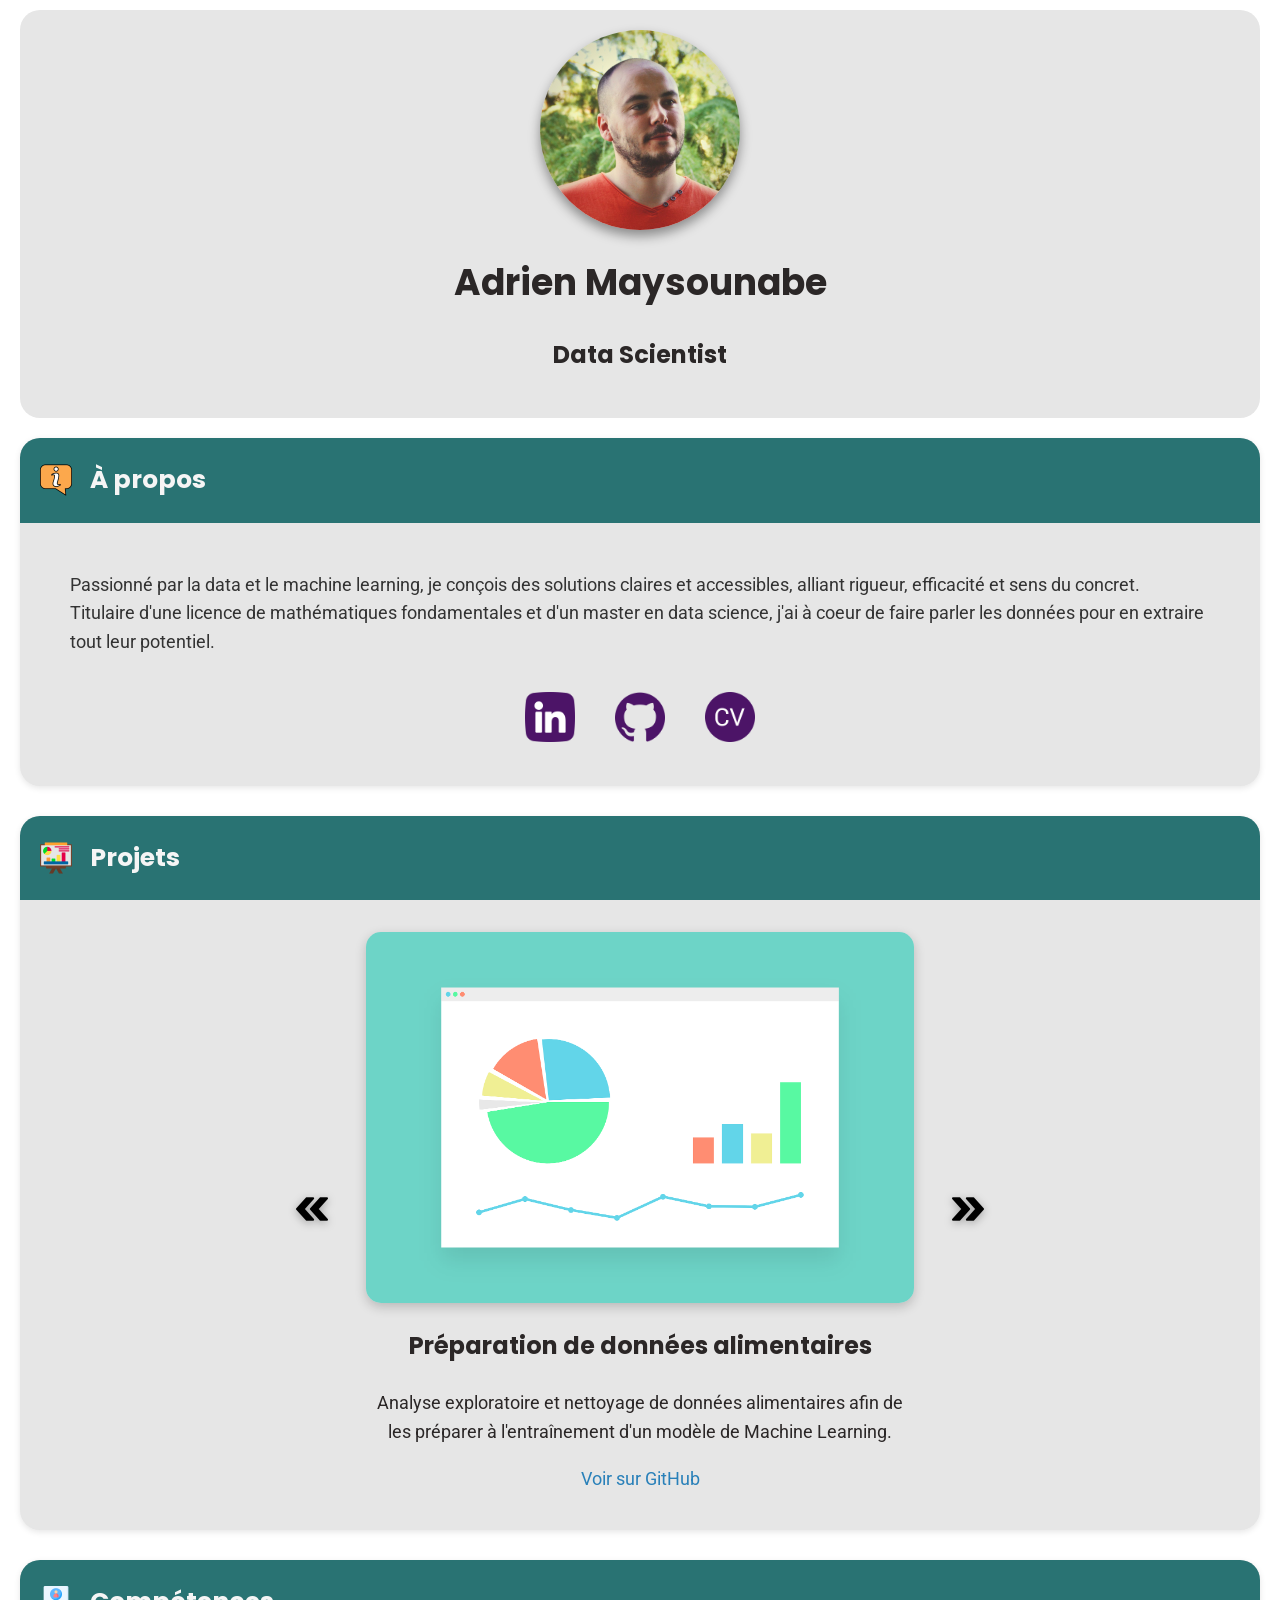
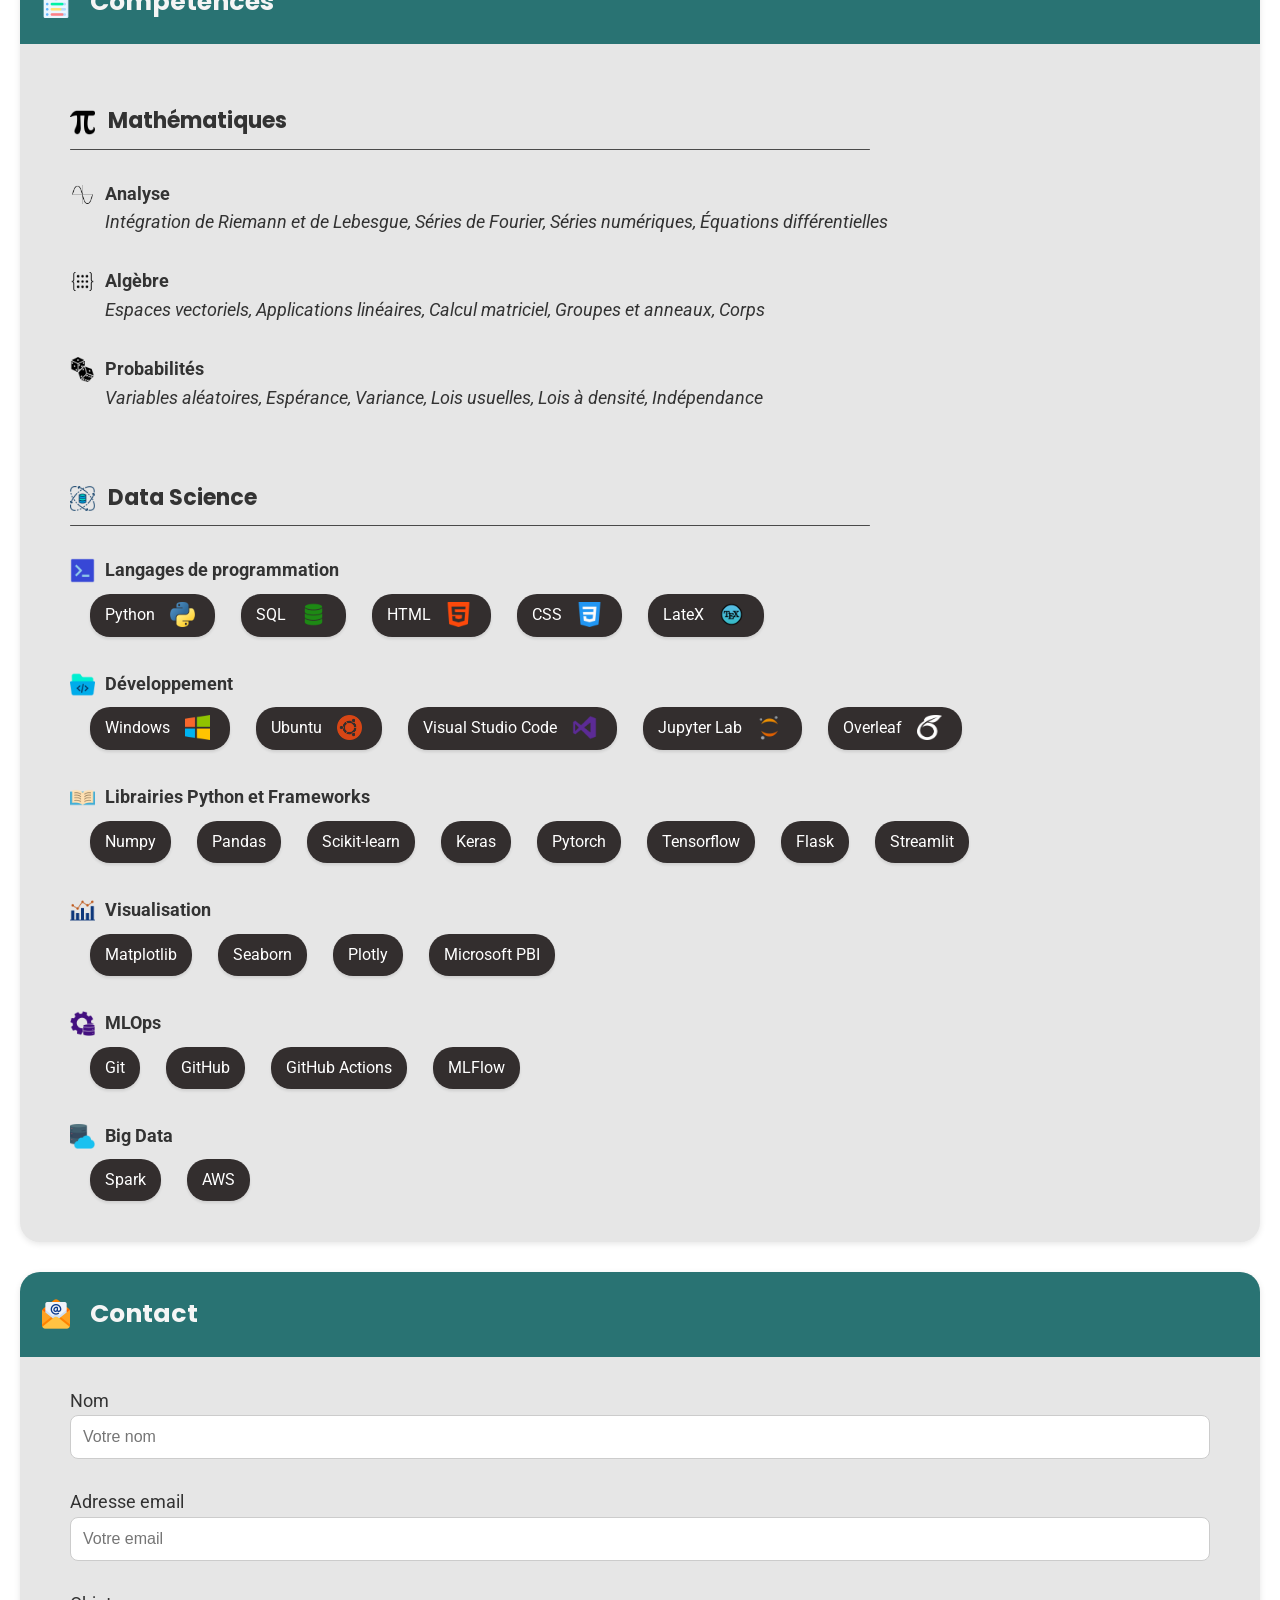
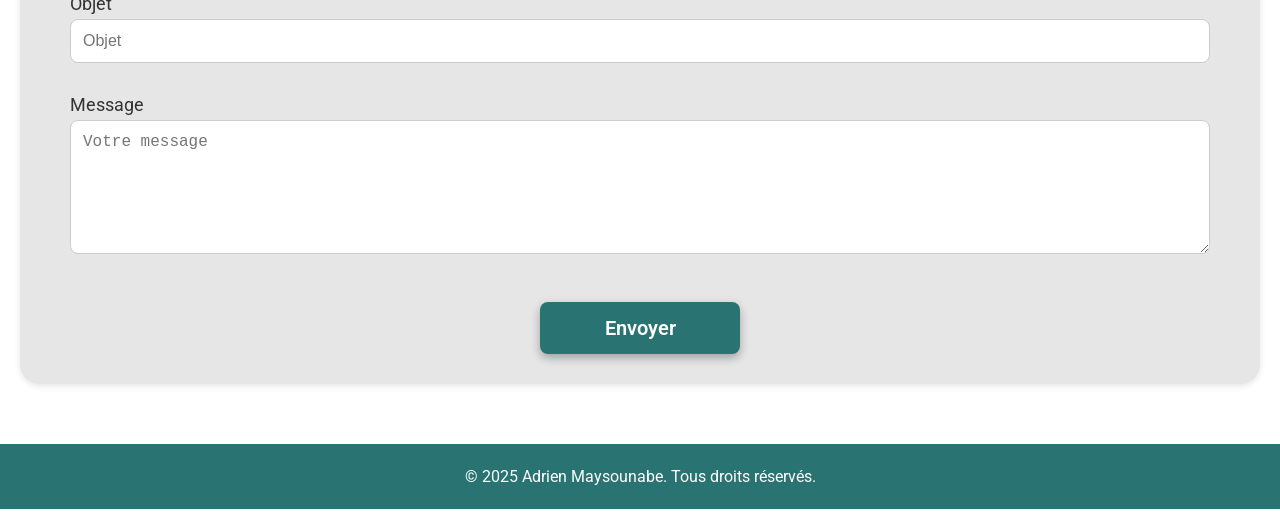
==== commit 15324371: "update index.html & CV" ====
--- a/index.html
+++ b/index.html
@@ -240,7 +240,7 @@
                             </li>
                             <span class="separator"></span>
                             <li>
-                                Overleaf <img src="img/sober/overleaf.png" alt="Icône Overleaf" class="inline-icons"/>
+                                Overleaf <img src="img/sober/overleaf_light.png" alt="Icône Overleaf" class="inline-icons"/>
                             </li>
                         </ul>              
                     </div>
--- a/style.css
+++ b/style.css
@@ -137,8 +137,8 @@
 }
 
 .skills-list li img.icon-math {
-    width: 20px;
-    height: 20px;
+    width: 25px;
+    height: 25px;
     margin-top: 2px;
     margin-right: 10px;
     flex-shrink: 0;
@@ -172,13 +172,12 @@
 }
 
 .inline-icons {
-    width: 20px;
-    height: 20px;
+    width: 25px;
+    height: 25px;
     vertical-align: middle;
-    margin-left: 10px;
+    margin-left: 15px;
     margin-right: 5px;
     position: relative;
-    top: 3px;
 }
 
 .separate {
@@ -191,23 +190,37 @@
     align-items: center;
 }
 
+/* Espacement vertical entre les li principaux */
+.skills-list > li {
+    margin-bottom: 30px; /* espace entre chaque section principale */
+}
+
+/* Optionnel : enlever l'espacement du dernier li */
+.skills-list > li:last-child {
+    margin-bottom: 0;
+}
+
 .separate li {
-    display: flex;
-    align-items: center;
-    gap: 5px;
-    font-size: 0.95rem;
-    position: relative;
-    padding-right: 10px;
-}
-
-.separator {
-    width: 1px;
-    height: 1.2em;
-    background: #888;
-    display: inline-block;
-    margin: 0 1px;
-    transform: translateY(-5px);
-}
+    display: inline-flex;
+    background-color: #332e2e; /* gris clair */
+    color: #ffffff;            /* texte gris foncé */
+    padding: 8px 15px;         /* padding vertical/horizontal */
+    border-radius: 20px;       /* coins arrondis */
+    margin: 3px 5px;           /* espacement entre tags */
+    font-size: 0.9em;
+    list-style: none;
+    vertical-align: middle;
+
+    /* Relief */
+    box-shadow: 0 2px 3px rgba(0,0,0,0.1); /* ombre douce */
+    transition: all 0.2s ease-in-out;      /* animation au survol */
+}
+
+.separate li img.inline-icons {
+    vertical-align: text-top; /* ou middle, selon ce que tu veux */
+    margin-bottom: 2px;        /* ajuste la hauteur comme tu veux */
+}
+
 
 .xpcontent {
     margin: 5px 0px 5px 0px;
